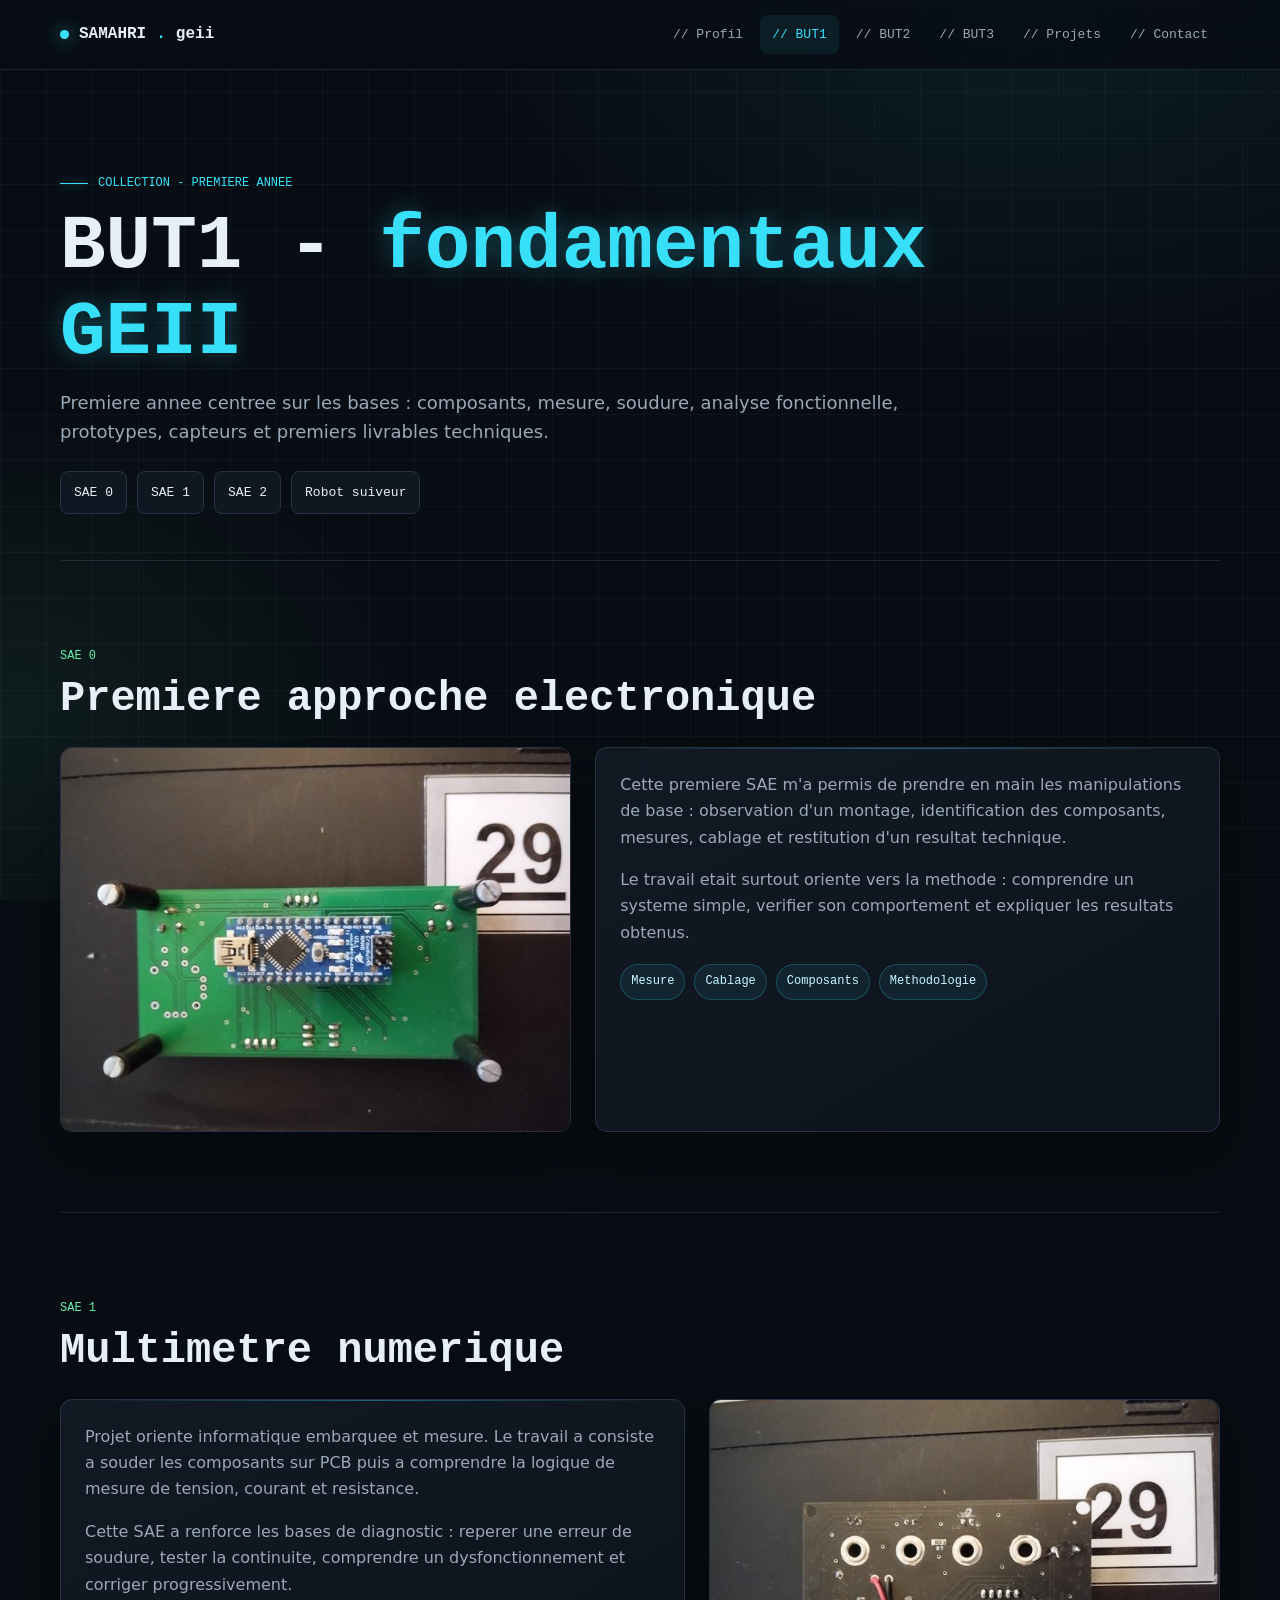
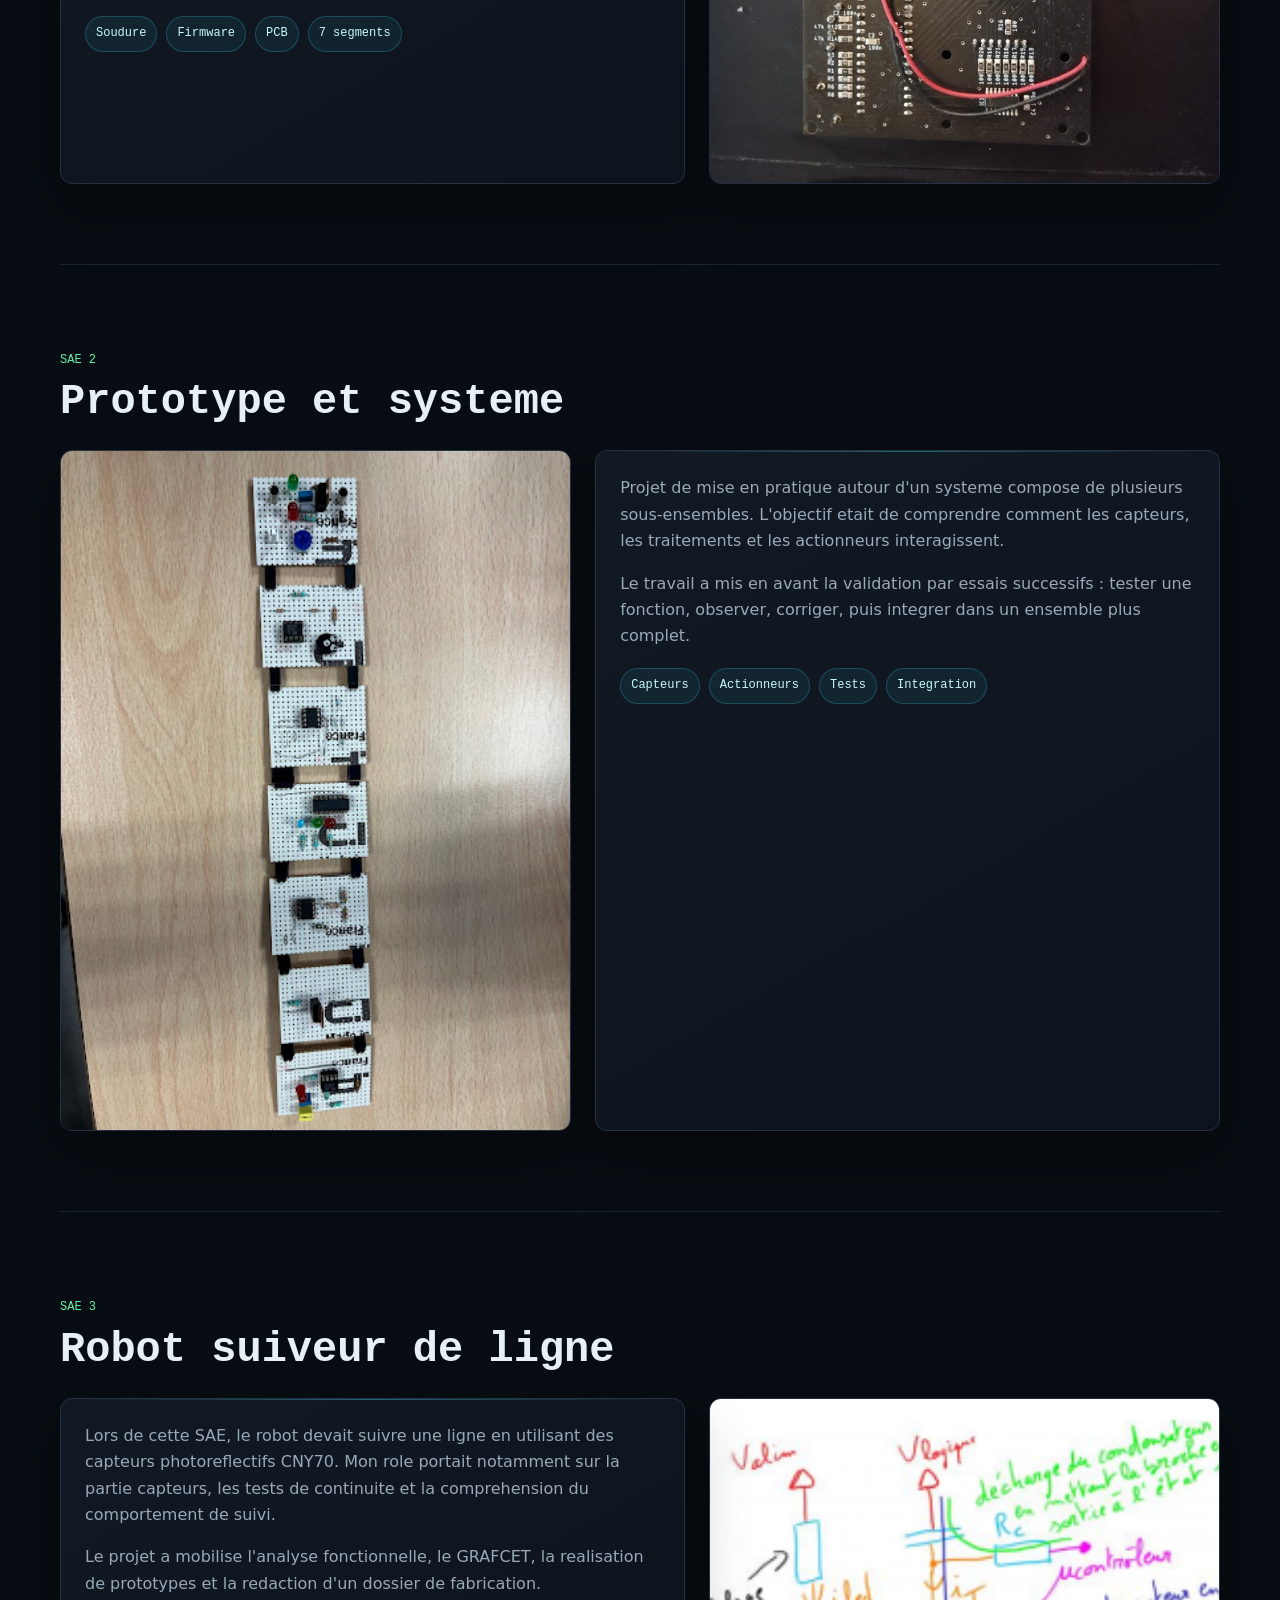
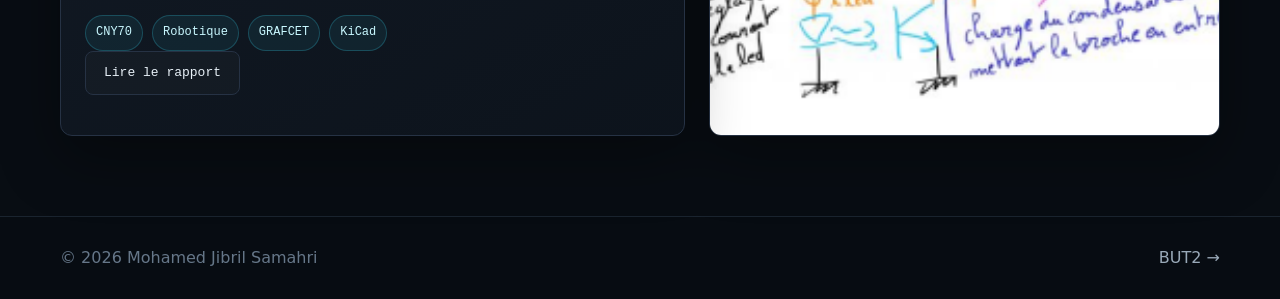
==== but1.html @ 5c1591da "Rework portfolio into Mahara-style pages" ====
<!doctype html>
<html lang="fr">
<head>
  <meta charset="utf-8">
  <meta name="viewport" content="width=device-width, initial-scale=1">
  <title>BUT1 | Jibril Samahri</title>
  <meta name="description" content="Premiere annee de BUT GEII : SAE, electronique, mesures, prototypes et robot suiveur de ligne.">
  <link rel="stylesheet" href="assets/styles.css">
</head>
<body>
  <div class="pcb-bg" aria-hidden="true"></div>
  <header class="nav">
    <a class="brand" href="index.html"><span class="dot"></span>SAMAHRI<span>.</span>geii</a>
    <button class="nav-toggle" type="button" aria-label="Ouvrir le menu" aria-expanded="false">≡</button>
    <nav class="nav-links" aria-label="Navigation principale">
      <a href="index.html">// Profil</a><a class="active" href="but1.html">// BUT1</a><a href="but2.html">// BUT2</a><a href="but3.html">// BUT3</a><a href="projets.html">// Projets</a><a href="contact.html">// Contact</a>
    </nav>
  </header>

  <main>
    <section class="page-hero wrap">
      <p class="section-tag">Collection - Premiere annee</p>
      <h1>BUT1 - <strong>fondamentaux GEII</strong></h1>
      <p class="lead">Premiere annee centree sur les bases : composants, mesure, soudure, analyse fonctionnelle, prototypes, capteurs et premiers livrables techniques.</p>
      <div class="quick-grid">
        <a href="#sae0">SAE 0</a>
        <a href="#sae1">SAE 1</a>
        <a href="#sae2">SAE 2</a>
        <a href="#sae3">Robot suiveur</a>
      </div>
    </section>

    <section class="wrap section project-detail" id="sae0">
      <div class="detail-head"><span>SAE 0</span><h2>Premiere approche electronique</h2></div>
      <div class="detail-grid">
        <img src="assets/media/mahara/sae0-1.jpg" alt="Carte electronique SAE 0">
        <div class="card prose">
          <p>Cette premiere SAE m'a permis de prendre en main les manipulations de base : observation d'un montage, identification des composants, mesures, cablage et restitution d'un resultat technique.</p>
          <p>Le travail etait surtout oriente vers la methode : comprendre un systeme simple, verifier son comportement et expliquer les resultats obtenus.</p>
          <div class="chips"><span>Mesure</span><span>Cablage</span><span>Composants</span><span>Methodologie</span></div>
        </div>
      </div>
    </section>

    <section class="wrap section project-detail" id="sae1">
      <div class="detail-head"><span>SAE 1</span><h2>Multimetre numerique</h2></div>
      <div class="detail-grid reverse">
        <img src="assets/media/mahara/sae1-1.jpg" alt="Carte de multimetre numerique">
        <div class="card prose">
          <p>Projet oriente informatique embarquee et mesure. Le travail a consiste a souder les composants sur PCB puis a comprendre la logique de mesure de tension, courant et resistance.</p>
          <p>Cette SAE a renforce les bases de diagnostic : reperer une erreur de soudure, tester la continuite, comprendre un dysfonctionnement et corriger progressivement.</p>
          <div class="chips"><span>Soudure</span><span>Firmware</span><span>PCB</span><span>7 segments</span></div>
        </div>
      </div>
    </section>

    <section class="wrap section project-detail" id="sae2">
      <div class="detail-head"><span>SAE 2</span><h2>Prototype et systeme</h2></div>
      <div class="detail-grid">
        <img src="assets/media/mahara/sae2-1.jpg" alt="Prototype de SAE 2">
        <div class="card prose">
          <p>Projet de mise en pratique autour d'un systeme compose de plusieurs sous-ensembles. L'objectif etait de comprendre comment les capteurs, les traitements et les actionneurs interagissent.</p>
          <p>Le travail a mis en avant la validation par essais successifs : tester une fonction, observer, corriger, puis integrer dans un ensemble plus complet.</p>
          <div class="chips"><span>Capteurs</span><span>Actionneurs</span><span>Tests</span><span>Integration</span></div>
        </div>
      </div>
    </section>

    <section class="wrap section project-detail" id="sae3">
      <div class="detail-head"><span>SAE 3</span><h2>Robot suiveur de ligne</h2></div>
      <div class="detail-grid reverse">
        <img src="assets/media/mahara/sae3-2.png" alt="Schema CNY70 du robot suiveur de ligne">
        <div class="card prose">
          <p>Lors de cette SAE, le robot devait suivre une ligne en utilisant des capteurs photoreflectifs CNY70. Mon role portait notamment sur la partie capteurs, les tests de continuite et la comprehension du comportement de suivi.</p>
          <p>Le projet a mobilise l'analyse fonctionnelle, le GRAFCET, la realisation de prototypes et la redaction d'un dossier de fabrication.</p>
          <div class="chips"><span>CNY70</span><span>Robotique</span><span>GRAFCET</span><span>KiCad</span></div>
          <p><a class="btn ghost" href="assets/docs/robot-suiveur-ligne.pdf">Lire le rapport</a></p>
        </div>
      </div>
    </section>
  </main>

  <footer class="footer"><div class="wrap footer-grid"><p>© 2026 Mohamed Jibril Samahri</p><div><a href="but2.html">BUT2 →</a></div></div></footer>
  <script src="assets/app.js"></script>
</body>
</html>
---- assets/styles.css ----
:root {
  color-scheme: dark;
  --bg: #080d13;
  --bg-2: #0d141d;
  --panel: #121a25;
  --panel-2: #172231;
  --line: #263244;
  --line-soft: rgba(117, 151, 177, 0.18);
  --txt: #e7f0f7;
  --muted: #99a9b8;
  --faint: #667789;
  --accent: #38dff8;
  --accent-2: #65f0ac;
  --amber: #f4be63;
  --shadow: 0 22px 60px rgba(0, 0, 0, 0.34);
  --mono: "SFMono-Regular", Consolas, "Liberation Mono", monospace;
  --sans: Inter, ui-sans-serif, system-ui, -apple-system, BlinkMacSystemFont, "Segoe UI", sans-serif;
  --max: 1160px;
  --radius: 12px;
}

* { box-sizing: border-box; }
html { scroll-behavior: smooth; }
body {
  margin: 0;
  font-family: var(--sans);
  color: var(--txt);
  background: var(--bg);
  line-height: 1.65;
  overflow-x: hidden;
}

.pcb-bg {
  position: fixed;
  inset: 0;
  z-index: -2;
  background:
    radial-gradient(900px 580px at 80% 0%, rgba(56, 223, 248, 0.08), transparent 62%),
    radial-gradient(700px 520px at 0% 80%, rgba(101, 240, 172, 0.07), transparent 60%),
    linear-gradient(rgba(117, 151, 177, 0.055) 1px, transparent 1px),
    linear-gradient(90deg, rgba(117, 151, 177, 0.055) 1px, transparent 1px),
    var(--bg);
  background-size: auto, auto, 46px 46px, 46px 46px, auto;
}

a { color: inherit; }
img { display: block; max-width: 100%; }
.wrap { width: min(var(--max), calc(100% - 42px)); margin: 0 auto; }

.nav {
  position: sticky;
  top: 0;
  z-index: 50;
  min-height: 70px;
  display: flex;
  align-items: center;
  justify-content: space-between;
  gap: 18px;
  padding: 0 max(21px, calc((100vw - var(--max)) / 2));
  background: rgba(8, 13, 19, 0.82);
  border-bottom: 1px solid var(--line-soft);
  backdrop-filter: blur(16px);
}

.brand {
  display: inline-flex;
  align-items: center;
  gap: 10px;
  color: var(--txt);
  font-family: var(--mono);
  font-weight: 800;
  text-decoration: none;
}

.brand span:last-child { color: var(--accent); }
.dot {
  width: 9px;
  height: 9px;
  border-radius: 50%;
  background: var(--accent);
  box-shadow: 0 0 18px rgba(56, 223, 248, 0.85);
}

.nav-links { display: flex; align-items: center; gap: 5px; }
.nav-links a {
  padding: 9px 12px;
  border-radius: 8px;
  color: var(--muted);
  font-family: var(--mono);
  font-size: 13px;
  text-decoration: none;
}

.nav-links a:hover,
.nav-links a.active {
  color: var(--accent);
  background: rgba(56, 223, 248, 0.08);
}

.nav-toggle {
  display: none;
  width: 42px;
  height: 42px;
  border: 1px solid var(--line);
  border-radius: 8px;
  background: var(--panel);
  color: var(--txt);
  font-size: 22px;
}

.hero {
  min-height: calc(100vh - 70px);
  display: grid;
  align-items: center;
  padding: 80px 0 92px;
}

.hero-grid {
  display: grid;
  grid-template-columns: minmax(0, 1.15fr) minmax(280px, 0.85fr);
  gap: 54px;
  align-items: center;
}

.status {
  display: inline-flex;
  align-items: center;
  gap: 9px;
  margin: 0 0 18px;
  padding: 6px 12px;
  border: 1px solid rgba(101, 240, 172, 0.26);
  border-radius: 999px;
  color: var(--accent-2);
  background: rgba(101, 240, 172, 0.06);
  font-family: var(--mono);
  font-size: 12px;
}

.status span {
  width: 8px;
  height: 8px;
  border-radius: 50%;
  background: var(--accent-2);
  box-shadow: 0 0 12px rgba(101, 240, 172, 0.8);
}

h1, h2, h3, p { margin-top: 0; }
h1, h2, h3 { font-family: var(--mono); line-height: 1.12; letter-spacing: 0; }
h1 { margin-bottom: 12px; font-size: clamp(42px, 7vw, 76px); }
h1 strong, .section-title strong { color: var(--accent); text-shadow: 0 0 24px rgba(56, 223, 248, 0.32); }
.role { color: var(--accent); font-family: var(--mono); font-size: clamp(16px, 2vw, 21px); }
.lead { max-width: 74ch; color: var(--muted); font-size: 18px; }
p { color: var(--muted); }

.actions, .doc-actions { display: flex; flex-wrap: wrap; gap: 12px; margin-top: 28px; }
.btn {
  display: inline-flex;
  align-items: center;
  justify-content: center;
  min-height: 44px;
  padding: 0 18px;
  border-radius: 8px;
  border: 1px solid var(--line);
  font-family: var(--mono);
  font-size: 13px;
  text-decoration: none;
}
.btn.primary { border-color: var(--accent); background: var(--accent); color: #04161b; font-weight: 800; }
.btn.ghost { background: rgba(255,255,255,0.02); color: var(--txt); }

.portrait-card {
  position: relative;
  margin: 0;
  padding: 14px;
  border: 1px solid rgba(56, 223, 248, 0.26);
  border-radius: 999px;
  background: rgba(18, 26, 37, 0.72);
  box-shadow: var(--shadow);
}

.portrait-card::before {
  content: "";
  position: absolute;
  inset: -18px;
  border-radius: 999px;
  border: 1px dashed rgba(56, 223, 248, 0.26);
}

.portrait-card img {
  aspect-ratio: 1;
  width: 100%;
  object-fit: cover;
  border-radius: 999px;
}

.section { padding: 80px 0; }
.page-hero { padding: 96px 0 46px; }
.page-hero h1 { max-width: 980px; }
.section-tag {
  display: inline-flex;
  align-items: center;
  gap: 10px;
  margin-bottom: 12px;
  color: var(--accent);
  font-family: var(--mono);
  font-size: 12px;
  text-transform: uppercase;
}
.section-tag::before {
  content: "";
  width: 28px;
  height: 1px;
  background: var(--accent);
  box-shadow: 0 0 10px rgba(56, 223, 248, 0.75);
}
.section-title { margin-bottom: 24px; font-size: clamp(28px, 4vw, 46px); }

.grid { display: grid; gap: 20px; }
.grid.two { grid-template-columns: repeat(2, minmax(0, 1fr)); }
.grid.three { grid-template-columns: repeat(3, minmax(0, 1fr)); }

.card, .project-card {
  position: relative;
  border: 1px solid var(--line);
  border-radius: var(--radius);
  background: linear-gradient(150deg, rgba(18, 26, 37, 0.96), rgba(13, 20, 29, 0.96));
  box-shadow: var(--shadow);
  overflow: hidden;
}

.card { padding: 24px; }
.card::before, .project-card::before {
  content: "";
  position: absolute;
  top: 0;
  left: 22px;
  right: 22px;
  height: 1px;
  background: linear-gradient(90deg, transparent, rgba(56, 223, 248, 0.38), transparent);
}
.card h3 { color: var(--accent); }

.telemetry {
  display: grid;
  grid-template-columns: repeat(4, minmax(0, 1fr));
  gap: 14px;
}
.telemetry article {
  padding: 20px;
  border: 1px solid var(--line);
  border-radius: var(--radius);
  background: rgba(18, 26, 37, 0.82);
}
.telemetry strong { display: block; color: var(--accent); font-family: var(--mono); font-size: 34px; }
.telemetry span { color: var(--muted); }

.nav-card { min-height: 210px; text-decoration: none; transition: transform .2s, border-color .2s; }
.nav-card:hover, .project-card:hover { transform: translateY(-4px); border-color: rgba(56, 223, 248, 0.48); }
.nav-card span, .project-card span, .detail-head span {
  color: var(--accent-2);
  font-family: var(--mono);
  font-size: 12px;
  text-transform: uppercase;
}

.project-card {
  display: flex;
  min-height: 100%;
  flex-direction: column;
  color: inherit;
  text-decoration: none;
  transition: transform .2s, border-color .2s;
}
.project-card img {
  width: 100%;
  aspect-ratio: 16 / 9;
  object-fit: cover;
  border-bottom: 1px solid var(--line);
  filter: saturate(0.92) brightness(0.86);
}
.project-card div { padding: 20px; }
.project-card h3 { margin-bottom: 8px; color: var(--txt); }

.quick-grid {
  display: flex;
  flex-wrap: wrap;
  gap: 10px;
  margin-top: 24px;
}
.quick-grid a {
  padding: 10px 13px;
  border: 1px solid var(--line);
  border-radius: 8px;
  background: rgba(18, 26, 37, 0.82);
  color: var(--txt);
  font-family: var(--mono);
  font-size: 13px;
  text-decoration: none;
}

.project-detail { border-top: 1px solid var(--line-soft); }
.detail-head { margin-bottom: 24px; }
.detail-head h2 { margin: 8px 0 0; font-size: clamp(26px, 4vw, 42px); }
.detail-grid {
  display: grid;
  grid-template-columns: minmax(280px, 0.9fr) minmax(0, 1.1fr);
  gap: 24px;
  align-items: stretch;
}
.detail-grid.reverse { grid-template-columns: minmax(0, 1.1fr) minmax(280px, 0.9fr); }
.detail-grid.reverse > img { order: 2; }
.detail-grid > img, .card-img {
  width: 100%;
  height: 100%;
  min-height: 330px;
  object-fit: cover;
  border: 1px solid var(--line);
  border-radius: var(--radius);
  background: var(--panel);
  box-shadow: var(--shadow);
}

.prose p, .prose li { color: var(--muted); }
.prose ul { margin: 0; padding-left: 20px; }
.chips {
  display: flex;
  flex-wrap: wrap;
  gap: 9px;
  margin-top: 18px;
}
.chips span {
  padding: 7px 10px;
  border: 1px solid rgba(56, 223, 248, 0.22);
  border-radius: 999px;
  color: #c9f8ff;
  background: rgba(56, 223, 248, 0.07);
  font-family: var(--mono);
  font-size: 12px;
}

.spec-list, .link-list {
  margin: 0;
  padding: 0;
  list-style: none;
}
.spec-list li {
  display: grid;
  grid-template-columns: 135px 1fr;
  gap: 12px;
  padding: 13px 0;
  border-bottom: 1px solid var(--line-soft);
}
.spec-list li:last-child { border-bottom: 0; }
.spec-list span { color: var(--faint); font-family: var(--mono); font-size: 12px; }
.spec-list strong { color: var(--txt); font-weight: 700; }
.link-list li { border-bottom: 1px solid var(--line-soft); }
.link-list a {
  display: block;
  padding: 13px 0;
  color: var(--txt);
  text-decoration: none;
}
.link-list a:hover { color: var(--accent); }

.gallery {
  display: grid;
  gap: 12px;
}
.gallery.three-img { grid-template-columns: repeat(3, minmax(0, 1fr)); }
.gallery img {
  width: 100%;
  height: 260px;
  object-fit: cover;
  border: 1px solid var(--line);
  border-radius: var(--radius);
  box-shadow: var(--shadow);
}

.footer {
  border-top: 1px solid var(--line-soft);
  padding: 28px 0;
  background: rgba(8, 13, 19, 0.72);
}
.footer-grid {
  display: flex;
  justify-content: space-between;
  gap: 18px;
  align-items: center;
}
.footer p { margin: 0; color: var(--faint); }
.footer a { margin-left: 16px; color: var(--muted); text-decoration: none; }
.footer a:hover { color: var(--accent); }

.reveal {
  opacity: 0;
  transform: translateY(18px);
  transition: opacity .55s ease, transform .55s ease;
}
.reveal.is-visible {
  opacity: 1;
  transform: none;
}

@media (max-width: 900px) {
  .nav { align-items: center; }
  .nav-toggle { display: inline-grid; place-items: center; }
  .nav-links {
    position: absolute;
    left: 18px;
    right: 18px;
    top: 78px;
    display: none;
    flex-direction: column;
    align-items: stretch;
    padding: 12px;
    border: 1px solid var(--line);
    border-radius: var(--radius);
    background: rgba(8, 13, 19, 0.98);
  }
  .nav-links.is-open { display: flex; }
  .hero-grid, .grid.two, .grid.three, .detail-grid, .detail-grid.reverse, .gallery.three-img {
    grid-template-columns: 1fr;
  }
  .detail-grid.reverse > img { order: 0; }
  .telemetry { grid-template-columns: repeat(2, minmax(0, 1fr)); }
}

@media (max-width: 560px) {
  .wrap { width: min(100% - 28px, var(--max)); }
  .hero { min-height: auto; padding-top: 54px; }
  .page-hero { padding-top: 58px; }
  .section { padding: 58px 0; }
  .telemetry { grid-template-columns: 1fr; }
  .spec-list li { grid-template-columns: 1fr; }
  .footer-grid { align-items: flex-start; flex-direction: column; }
  .footer a { margin: 0 14px 0 0; }
}
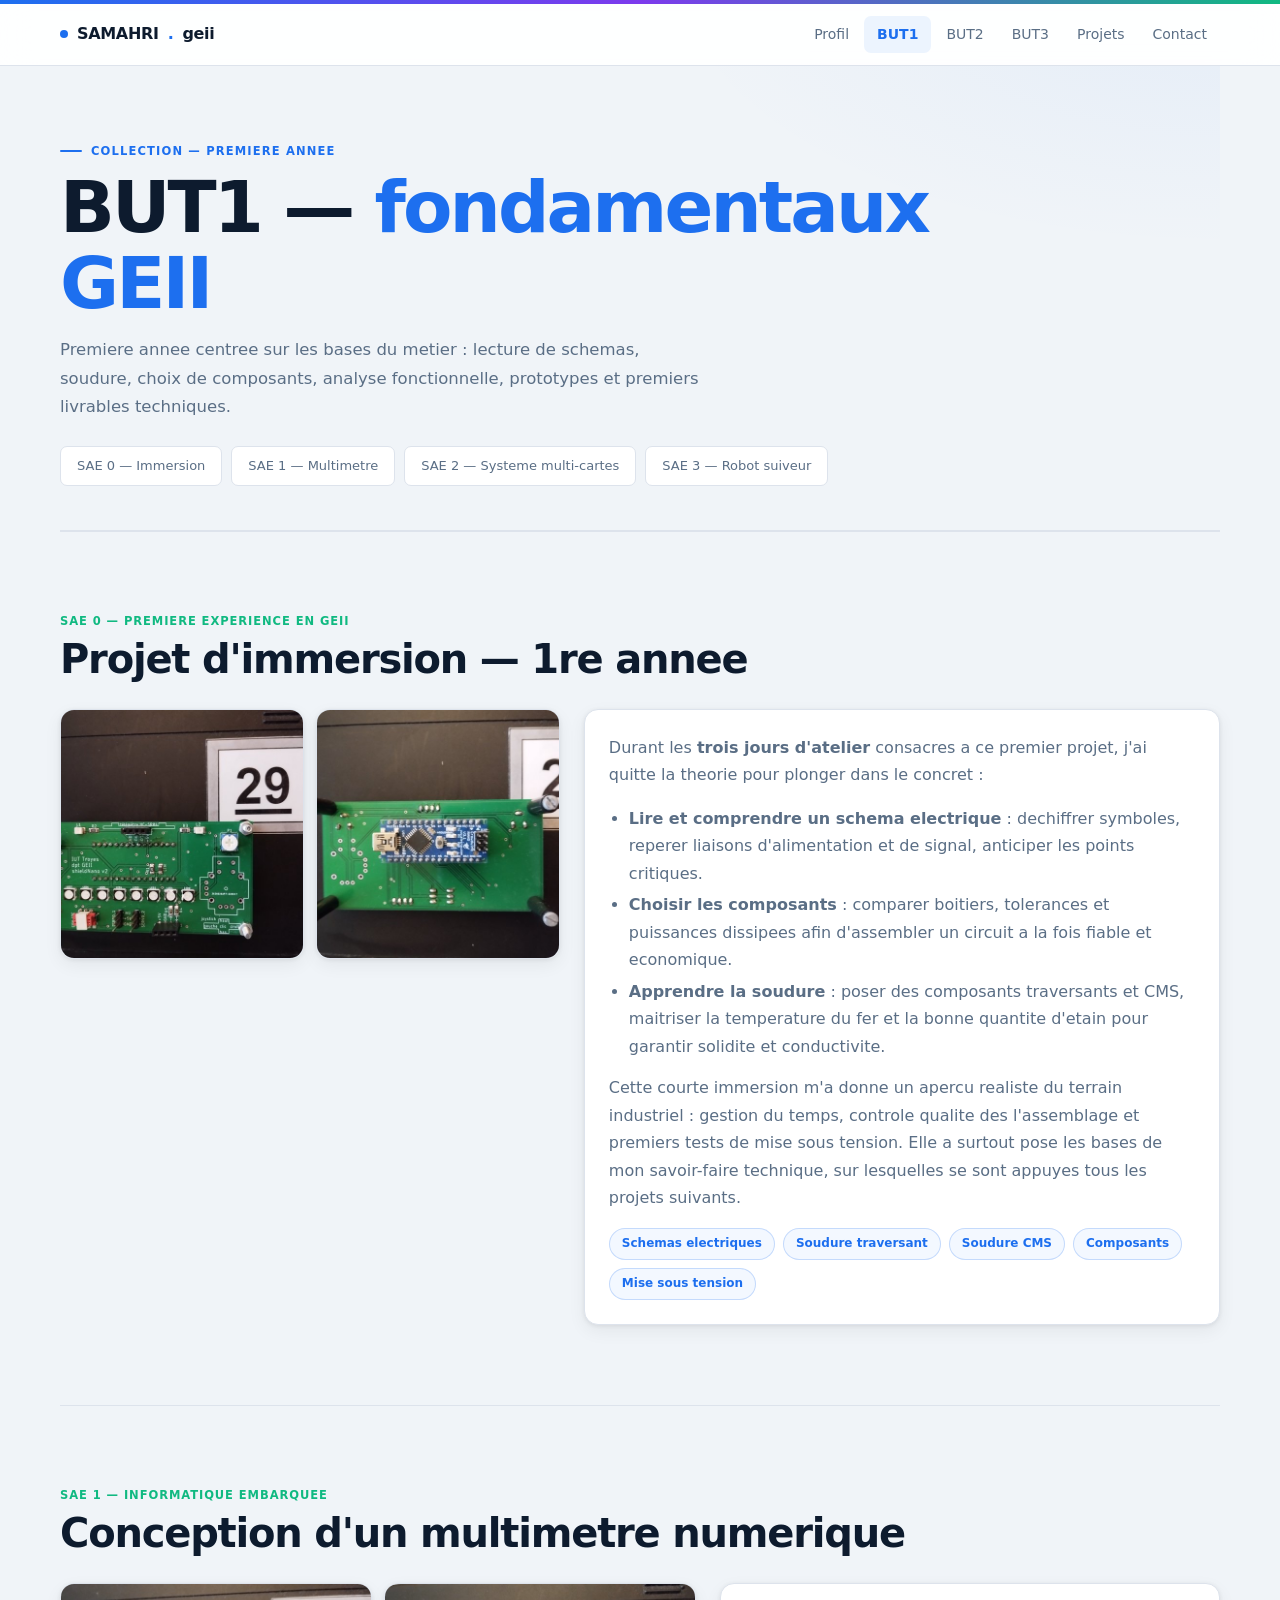
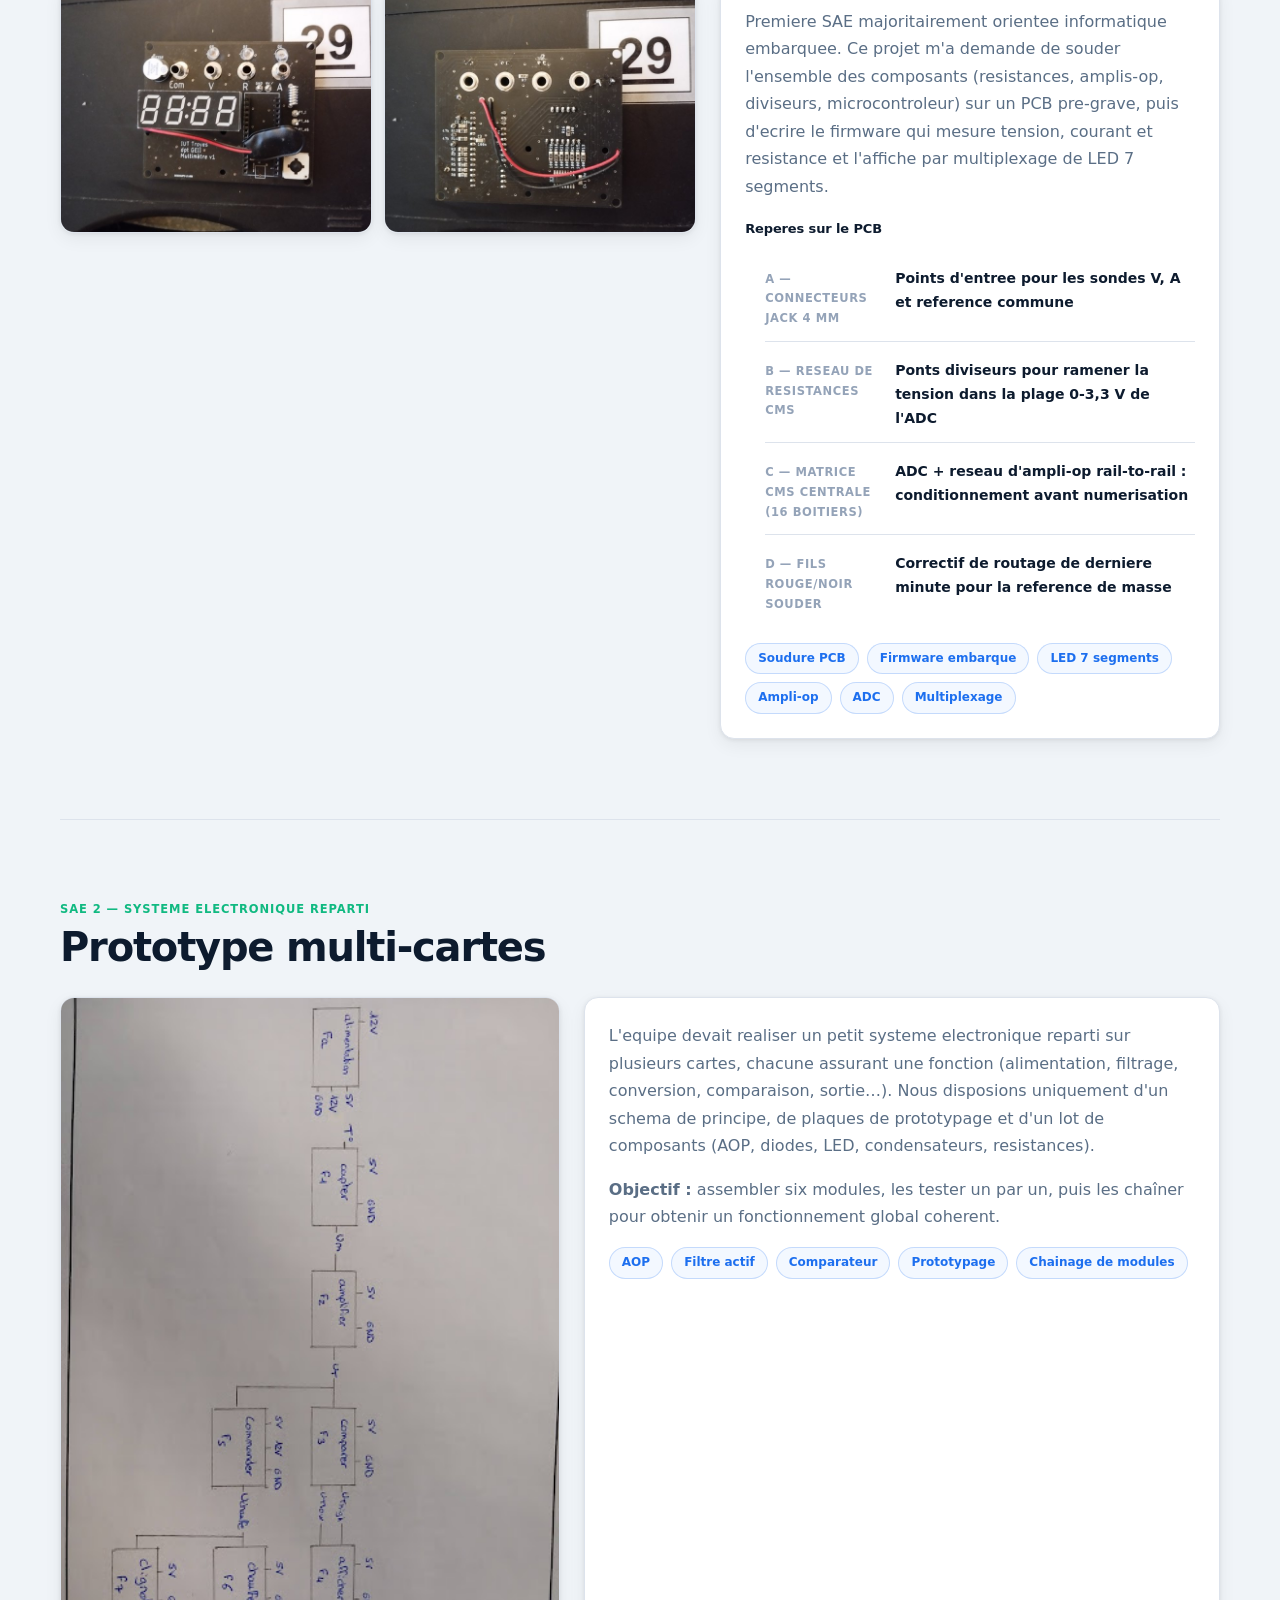
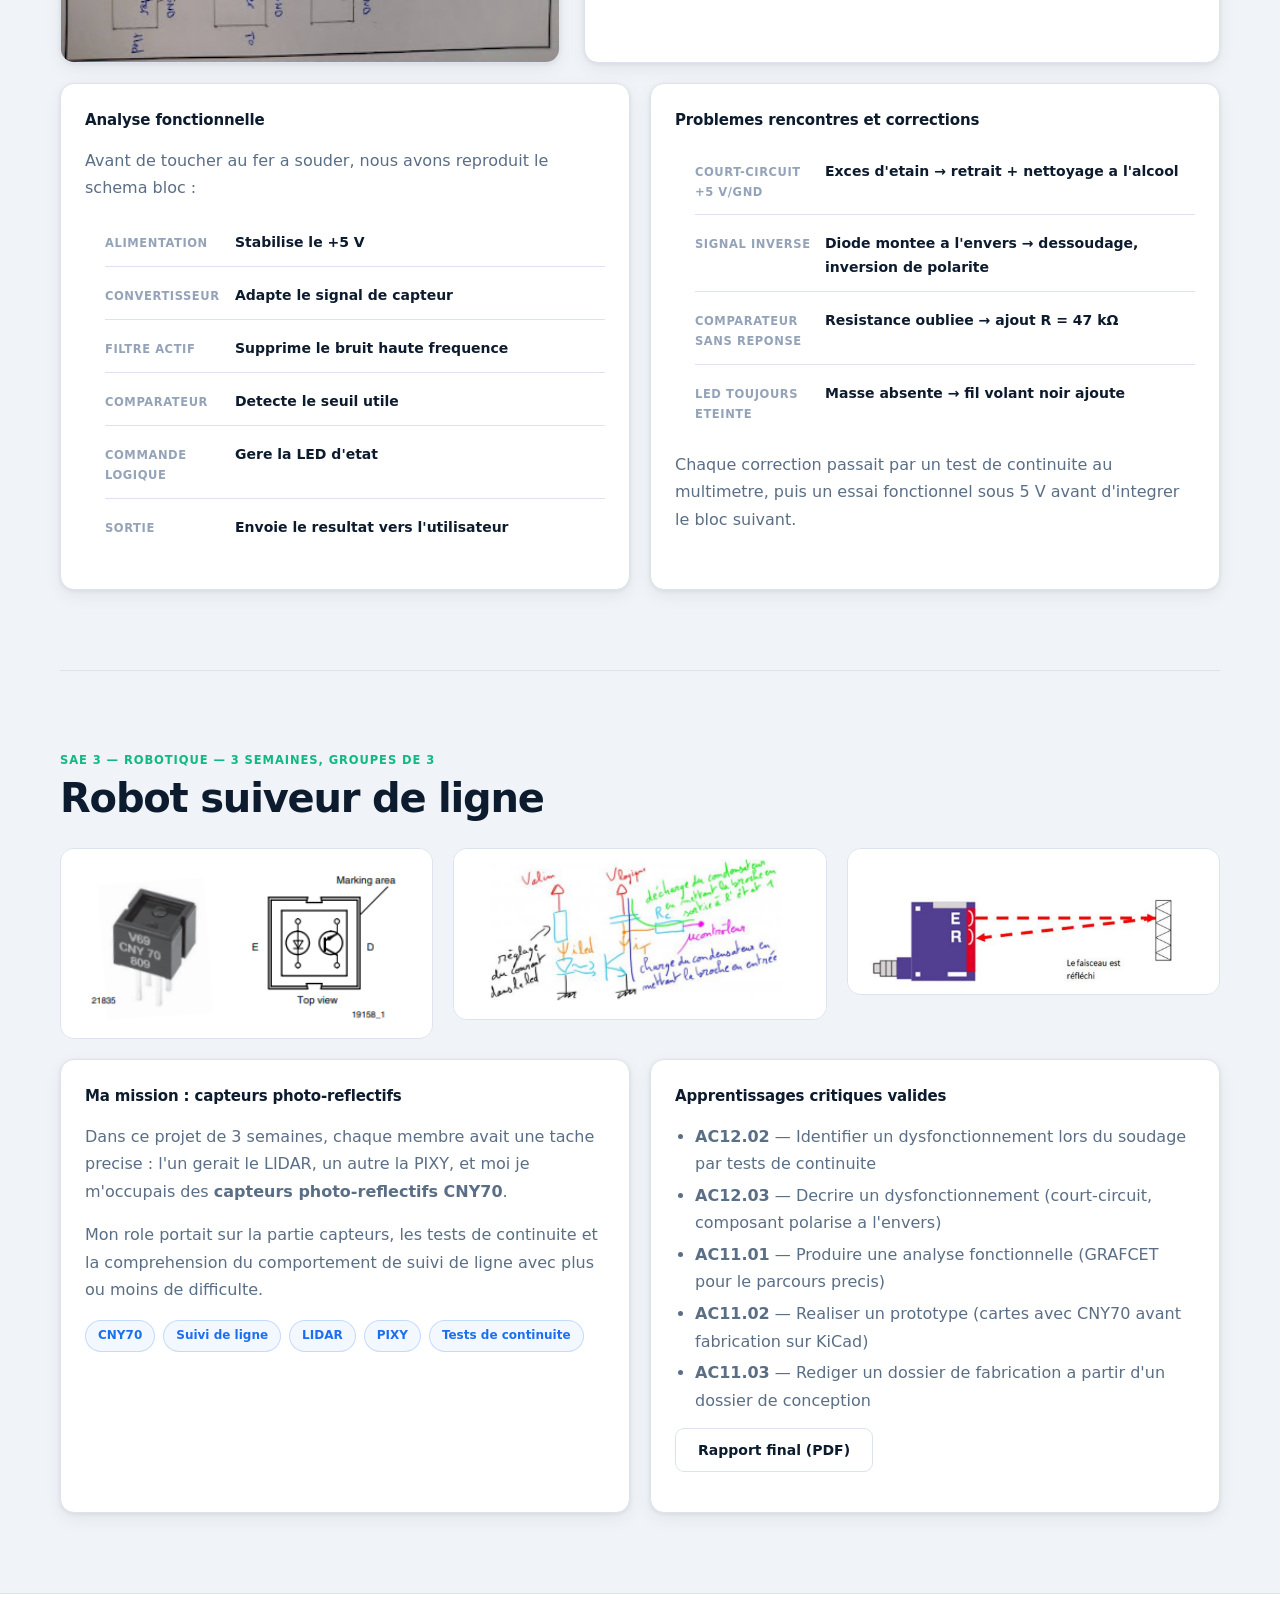
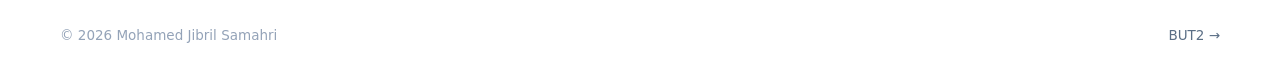
==== commit fd7bb94c: "Refonte complete du portfolio depuis export Mahara - Nouveau design light (fond clair, bleu/vert, ti" ====
--- a/but1.html
+++ b/but1.html
@@ -4,83 +4,168 @@
   <meta charset="utf-8">
   <meta name="viewport" content="width=device-width, initial-scale=1">
   <title>BUT1 | Jibril Samahri</title>
-  <meta name="description" content="Premiere annee de BUT GEII : SAE, electronique, mesures, prototypes et robot suiveur de ligne.">
+  <meta name="description" content="Premiere annee de BUT GEII : SAE immersion electronique, multimetre numerique, systeme multi-cartes et robot suiveur de ligne CNY70.">
   <link rel="stylesheet" href="assets/styles.css">
 </head>
 <body>
-  <div class="pcb-bg" aria-hidden="true"></div>
   <header class="nav">
     <a class="brand" href="index.html"><span class="dot"></span>SAMAHRI<span>.</span>geii</a>
     <button class="nav-toggle" type="button" aria-label="Ouvrir le menu" aria-expanded="false">≡</button>
     <nav class="nav-links" aria-label="Navigation principale">
-      <a href="index.html">// Profil</a><a class="active" href="but1.html">// BUT1</a><a href="but2.html">// BUT2</a><a href="but3.html">// BUT3</a><a href="projets.html">// Projets</a><a href="contact.html">// Contact</a>
+      <a href="index.html">Profil</a>
+      <a class="active" href="but1.html">BUT1</a>
+      <a href="but2.html">BUT2</a>
+      <a href="but3.html">BUT3</a>
+      <a href="projets.html">Projets</a>
+      <a href="contact.html">Contact</a>
     </nav>
   </header>
 
   <main>
     <section class="page-hero wrap">
-      <p class="section-tag">Collection - Premiere annee</p>
-      <h1>BUT1 - <strong>fondamentaux GEII</strong></h1>
-      <p class="lead">Premiere annee centree sur les bases : composants, mesure, soudure, analyse fonctionnelle, prototypes, capteurs et premiers livrables techniques.</p>
+      <p class="section-tag">Collection — Premiere annee</p>
+      <h1>BUT1 — <strong>fondamentaux GEII</strong></h1>
+      <p class="lead">Premiere annee centree sur les bases du metier : lecture de schemas, soudure, choix de composants, analyse fonctionnelle, prototypes et premiers livrables techniques.</p>
       <div class="quick-grid">
-        <a href="#sae0">SAE 0</a>
-        <a href="#sae1">SAE 1</a>
-        <a href="#sae2">SAE 2</a>
-        <a href="#sae3">Robot suiveur</a>
+        <a href="#sae0">SAE 0 — Immersion</a>
+        <a href="#sae1">SAE 1 — Multimetre</a>
+        <a href="#sae2">SAE 2 — Systeme multi-cartes</a>
+        <a href="#sae3">SAE 3 — Robot suiveur</a>
       </div>
     </section>
 
+    <!-- SAE 0 ─────────────────────────────────────────────── -->
     <section class="wrap section project-detail" id="sae0">
-      <div class="detail-head"><span>SAE 0</span><h2>Premiere approche electronique</h2></div>
+      <div class="detail-head">
+        <span>SAE 0 — Premiere experience en GEII</span>
+        <h2>Projet d'immersion — 1re annee</h2>
+      </div>
       <div class="detail-grid">
-        <img src="assets/media/mahara/sae0-1.jpg" alt="Carte electronique SAE 0">
+        <div class="gallery" style="display:grid;grid-template-columns:1fr 1fr;gap:12px;">
+          <img src="assets/media/mahara/sae0-1.jpg" alt="Carte electronique SAE 0 — cote composants">
+          <img src="assets/media/mahara/sae0-2.jpg" alt="Carte electronique SAE 0 — emplacement nano">
+        </div>
         <div class="card prose">
-          <p>Cette premiere SAE m'a permis de prendre en main les manipulations de base : observation d'un montage, identification des composants, mesures, cablage et restitution d'un resultat technique.</p>
-          <p>Le travail etait surtout oriente vers la methode : comprendre un systeme simple, verifier son comportement et expliquer les resultats obtenus.</p>
-          <div class="chips"><span>Mesure</span><span>Cablage</span><span>Composants</span><span>Methodologie</span></div>
+          <p>Durant les <strong>trois jours d'atelier</strong> consacres a ce premier projet, j'ai quitte la theorie pour plonger dans le concret :</p>
+          <ul>
+            <li><strong>Lire et comprendre un schema electrique</strong> : dechiffrer symboles, reperer liaisons d'alimentation et de signal, anticiper les points critiques.</li>
+            <li><strong>Choisir les composants</strong> : comparer boitiers, tolerances et puissances dissipees afin d'assembler un circuit a la fois fiable et economique.</li>
+            <li><strong>Apprendre la soudure</strong> : poser des composants traversants et CMS, maitriser la temperature du fer et la bonne quantite d'etain pour garantir solidite et conductivite.</li>
+          </ul>
+          <p>Cette courte immersion m'a donne un apercu realiste du terrain industriel : gestion du temps, controle qualite des l'assemblage et premiers tests de mise sous tension. Elle a surtout pose les bases de mon savoir-faire technique, sur lesquelles se sont appuyes tous les projets suivants.</p>
+          <div class="chips"><span>Schemas electriques</span><span>Soudure traversant</span><span>Soudure CMS</span><span>Composants</span><span>Mise sous tension</span></div>
         </div>
       </div>
     </section>
 
+    <!-- SAE 1 ─────────────────────────────────────────────── -->
     <section class="wrap section project-detail" id="sae1">
-      <div class="detail-head"><span>SAE 1</span><h2>Multimetre numerique</h2></div>
+      <div class="detail-head">
+        <span>SAE 1 — Informatique embarquee</span>
+        <h2>Conception d'un multimetre numerique</h2>
+      </div>
       <div class="detail-grid reverse">
-        <img src="assets/media/mahara/sae1-1.jpg" alt="Carte de multimetre numerique">
+        <div class="gallery" style="display:grid;grid-template-columns:1fr 1fr;gap:12px;">
+          <img src="assets/media/mahara/sae1-1.jpg" alt="Multimetre numerique — face avant">
+          <img src="assets/media/mahara/sae1-2.jpg" alt="Multimetre numerique — face arriere">
+        </div>
         <div class="card prose">
-          <p>Projet oriente informatique embarquee et mesure. Le travail a consiste a souder les composants sur PCB puis a comprendre la logique de mesure de tension, courant et resistance.</p>
-          <p>Cette SAE a renforce les bases de diagnostic : reperer une erreur de soudure, tester la continuite, comprendre un dysfonctionnement et corriger progressivement.</p>
-          <div class="chips"><span>Soudure</span><span>Firmware</span><span>PCB</span><span>7 segments</span></div>
+          <p>Premiere SAE majoritairement orientee informatique embarquee. Ce projet m'a demande de souder l'ensemble des composants (resistances, amplis-op, diviseurs, microcontroleur) sur un PCB pre-grave, puis d'ecrire le firmware qui mesure tension, courant et resistance et l'affiche par multiplexage de LED 7 segments.</p>
+          <h3 style="font-size:13px;margin-top:18px;color:var(--txt)">Reperes sur le PCB</h3>
+          <ul class="spec-list">
+            <li><span>A — Connecteurs jack 4 mm</span><strong>Points d'entree pour les sondes V, A et reference commune</strong></li>
+            <li><span>B — Reseau de resistances CMS</span><strong>Ponts diviseurs pour ramener la tension dans la plage 0-3,3 V de l'ADC</strong></li>
+            <li><span>C — Matrice CMS centrale (16 boitiers)</span><strong>ADC + reseau d'ampli-op rail-to-rail : conditionnement avant numerisation</strong></li>
+            <li><span>D — Fils rouge/noir souder</span><strong>Correctif de routage de derniere minute pour la reference de masse</strong></li>
+          </ul>
+          <div class="chips"><span>Soudure PCB</span><span>Firmware embarque</span><span>LED 7 segments</span><span>Ampli-op</span><span>ADC</span><span>Multiplexage</span></div>
         </div>
       </div>
     </section>
 
+    <!-- SAE 2 ─────────────────────────────────────────────── -->
     <section class="wrap section project-detail" id="sae2">
-      <div class="detail-head"><span>SAE 2</span><h2>Prototype et systeme</h2></div>
+      <div class="detail-head">
+        <span>SAE 2 — Systeme electronique reparti</span>
+        <h2>Prototype multi-cartes</h2>
+      </div>
+
       <div class="detail-grid">
-        <img src="assets/media/mahara/sae2-1.jpg" alt="Prototype de SAE 2">
+        <img src="assets/media/mahara/sae2-1.jpg" alt="Systeme electronique multi-cartes">
         <div class="card prose">
-          <p>Projet de mise en pratique autour d'un systeme compose de plusieurs sous-ensembles. L'objectif etait de comprendre comment les capteurs, les traitements et les actionneurs interagissent.</p>
-          <p>Le travail a mis en avant la validation par essais successifs : tester une fonction, observer, corriger, puis integrer dans un ensemble plus complet.</p>
-          <div class="chips"><span>Capteurs</span><span>Actionneurs</span><span>Tests</span><span>Integration</span></div>
+          <p>L'equipe devait realiser un petit systeme electronique reparti sur plusieurs cartes, chacune assurant une fonction (alimentation, filtrage, conversion, comparaison, sortie…). Nous disposions uniquement d'un schema de principe, de plaques de prototypage et d'un lot de composants (AOP, diodes, LED, condensateurs, resistances).</p>
+          <p><strong>Objectif :</strong> assembler six modules, les tester un par un, puis les chaîner pour obtenir un fonctionnement global coherent.</p>
+          <div class="chips"><span>AOP</span><span>Filtre actif</span><span>Comparateur</span><span>Prototypage</span><span>Chainage de modules</span></div>
+        </div>
+      </div>
+
+      <div class="grid two" style="margin-top:20px">
+        <div class="card prose">
+          <h3>Analyse fonctionnelle</h3>
+          <p>Avant de toucher au fer a souder, nous avons reproduit le schema bloc :</p>
+          <ul class="spec-list">
+            <li><span>Alimentation</span><strong>Stabilise le +5 V</strong></li>
+            <li><span>Convertisseur</span><strong>Adapte le signal de capteur</strong></li>
+            <li><span>Filtre actif</span><strong>Supprime le bruit haute frequence</strong></li>
+            <li><span>Comparateur</span><strong>Detecte le seuil utile</strong></li>
+            <li><span>Commande logique</span><strong>Gere la LED d'etat</strong></li>
+            <li><span>Sortie</span><strong>Envoie le resultat vers l'utilisateur</strong></li>
+          </ul>
+        </div>
+        <div class="card prose">
+          <h3>Problemes rencontres et corrections</h3>
+          <ul class="spec-list">
+            <li><span>Court-circuit +5 V/GND</span><strong>Exces d'etain → retrait + nettoyage a l'alcool</strong></li>
+            <li><span>Signal inverse</span><strong>Diode montee a l'envers → dessoudage, inversion de polarite</strong></li>
+            <li><span>Comparateur sans reponse</span><strong>Resistance oubliee → ajout R = 47 kΩ</strong></li>
+            <li><span>LED toujours eteinte</span><strong>Masse absente → fil volant noir ajoute</strong></li>
+          </ul>
+          <p>Chaque correction passait par un test de continuite au multimetre, puis un essai fonctionnel sous 5 V avant d'integrer le bloc suivant.</p>
         </div>
       </div>
     </section>
 
+    <!-- SAE 3 ─────────────────────────────────────────────── -->
     <section class="wrap section project-detail" id="sae3">
-      <div class="detail-head"><span>SAE 3</span><h2>Robot suiveur de ligne</h2></div>
-      <div class="detail-grid reverse">
-        <img src="assets/media/mahara/sae3-2.png" alt="Schema CNY70 du robot suiveur de ligne">
+      <div class="detail-head">
+        <span>SAE 3 — Robotique — 3 semaines, groupes de 3</span>
+        <h2>Robot suiveur de ligne</h2>
+      </div>
+
+      <div class="grid three" style="margin-bottom:20px">
+        <img src="assets/media/mahara/sae3-cny.png"             alt="Schema CNY70 — capteur photo-reflectif" style="width:100%;border-radius:var(--radius);border:1px solid var(--line)">
+        <img src="assets/media/mahara/sae3-cny-fonctionnement.png" alt="Fonctionnement CNY70"                style="width:100%;border-radius:var(--radius);border:1px solid var(--line)">
+        <img src="assets/media/mahara/sae3-cny-simple.png"      alt="Schema CNY70 simplifie"                style="width:100%;border-radius:var(--radius);border:1px solid var(--line)">
+      </div>
+
+      <div class="grid two">
         <div class="card prose">
-          <p>Lors de cette SAE, le robot devait suivre une ligne en utilisant des capteurs photoreflectifs CNY70. Mon role portait notamment sur la partie capteurs, les tests de continuite et la comprehension du comportement de suivi.</p>
-          <p>Le projet a mobilise l'analyse fonctionnelle, le GRAFCET, la realisation de prototypes et la redaction d'un dossier de fabrication.</p>
-          <div class="chips"><span>CNY70</span><span>Robotique</span><span>GRAFCET</span><span>KiCad</span></div>
-          <p><a class="btn ghost" href="assets/docs/robot-suiveur-ligne.pdf">Lire le rapport</a></p>
+          <h3>Ma mission : capteurs photo-reflectifs</h3>
+          <p>Dans ce projet de 3 semaines, chaque membre avait une tache precise : l'un gerait le LIDAR, un autre la PIXY, et moi je m'occupais des <strong>capteurs photo-reflectifs CNY70</strong>.</p>
+          <p>Mon role portait sur la partie capteurs, les tests de continuite et la comprehension du comportement de suivi de ligne avec plus ou moins de difficulte.</p>
+          <div class="chips"><span>CNY70</span><span>Suivi de ligne</span><span>LIDAR</span><span>PIXY</span><span>Tests de continuite</span></div>
+        </div>
+        <div class="card prose">
+          <h3>Apprentissages critiques valides</h3>
+          <ul>
+            <li><strong>AC12.02</strong> — Identifier un dysfonctionnement lors du soudage par tests de continuite</li>
+            <li><strong>AC12.03</strong> — Decrire un dysfonctionnement (court-circuit, composant polarise a l'envers)</li>
+            <li><strong>AC11.01</strong> — Produire une analyse fonctionnelle (GRAFCET pour le parcours precis)</li>
+            <li><strong>AC11.02</strong> — Realiser un prototype (cartes avec CNY70 avant fabrication sur KiCad)</li>
+            <li><strong>AC11.03</strong> — Rediger un dossier de fabrication a partir d'un dossier de conception</li>
+          </ul>
+          <p><a class="btn ghost" href="assets/docs/robot-suiveur-ligne.pdf">Rapport final (PDF)</a></p>
         </div>
       </div>
     </section>
   </main>
 
-  <footer class="footer"><div class="wrap footer-grid"><p>© 2026 Mohamed Jibril Samahri</p><div><a href="but2.html">BUT2 →</a></div></div></footer>
+  <footer class="footer">
+    <div class="wrap footer-grid">
+      <p>© 2026 Mohamed Jibril Samahri</p>
+      <div><a href="but2.html">BUT2 →</a></div>
+    </div>
+  </footer>
   <script src="assets/app.js"></script>
 </body>
 </html>
--- a/assets/styles.css
+++ b/assets/styles.css
@@ -1,22 +1,23 @@
 :root {
-  color-scheme: dark;
-  --bg: #080d13;
-  --bg-2: #0d141d;
-  --panel: #121a25;
-  --panel-2: #172231;
-  --line: #263244;
-  --line-soft: rgba(117, 151, 177, 0.18);
-  --txt: #e7f0f7;
-  --muted: #99a9b8;
-  --faint: #667789;
-  --accent: #38dff8;
-  --accent-2: #65f0ac;
-  --amber: #f4be63;
-  --shadow: 0 22px 60px rgba(0, 0, 0, 0.34);
+  --bg: #f0f4f8;
+  --bg-2: #ffffff;
+  --surface: #ffffff;
+  --line: #dde3ec;
+  --line-soft: rgba(0,0,0,0.07);
+  --txt: #0d1b2e;
+  --muted: #5a6e85;
+  --faint: #94a3b8;
+  --accent: #1d6fef;
+  --accent-dark: #1558cc;
+  --accent-2: #10b981;
+  --amber: #f59e0b;
+  --red: #ef4444;
+  --shadow: 0 1px 4px rgba(0,0,0,0.07), 0 6px 18px rgba(0,0,0,0.06);
+  --shadow-lg: 0 4px 16px rgba(0,0,0,0.1), 0 20px 48px rgba(0,0,0,0.09);
   --mono: "SFMono-Regular", Consolas, "Liberation Mono", monospace;
-  --sans: Inter, ui-sans-serif, system-ui, -apple-system, BlinkMacSystemFont, "Segoe UI", sans-serif;
+  --sans: Inter, ui-sans-serif, system-ui, -apple-system, "Segoe UI", sans-serif;
   --max: 1160px;
-  --radius: 12px;
+  --radius: 14px;
 }
 
 * { box-sizing: border-box; }
@@ -30,356 +31,492 @@
   overflow-x: hidden;
 }
 
-.pcb-bg {
-  position: fixed;
-  inset: 0;
-  z-index: -2;
-  background:
-    radial-gradient(900px 580px at 80% 0%, rgba(56, 223, 248, 0.08), transparent 62%),
-    radial-gradient(700px 520px at 0% 80%, rgba(101, 240, 172, 0.07), transparent 60%),
-    linear-gradient(rgba(117, 151, 177, 0.055) 1px, transparent 1px),
-    linear-gradient(90deg, rgba(117, 151, 177, 0.055) 1px, transparent 1px),
-    var(--bg);
-  background-size: auto, auto, 46px 46px, 46px 46px, auto;
-}
-
 a { color: inherit; }
 img { display: block; max-width: 100%; }
-.wrap { width: min(var(--max), calc(100% - 42px)); margin: 0 auto; }
-
+h1, h2, h3, p { margin-top: 0; }
+.wrap { width: min(var(--max), calc(100% - 40px)); margin: 0 auto; }
+
+/* ─── TOP ACCENT BAR ─── */
+body::before {
+  content: "";
+  display: block;
+  height: 4px;
+  background: linear-gradient(90deg, var(--accent) 0%, #7c3aed 50%, var(--accent-2) 100%);
+  position: fixed;
+  top: 0; left: 0; right: 0;
+  z-index: 100;
+}
+
+/* ─── NAV ─── */
 .nav {
   position: sticky;
-  top: 0;
+  top: 4px;
   z-index: 50;
-  min-height: 70px;
+  height: 62px;
   display: flex;
   align-items: center;
   justify-content: space-between;
   gap: 18px;
-  padding: 0 max(21px, calc((100vw - var(--max)) / 2));
-  background: rgba(8, 13, 19, 0.82);
-  border-bottom: 1px solid var(--line-soft);
+  padding: 0 max(20px, calc((100vw - var(--max)) / 2));
+  background: rgba(255,255,255,0.92);
+  border-bottom: 1px solid var(--line);
   backdrop-filter: blur(16px);
 }
 
 .brand {
   display: inline-flex;
   align-items: center;
-  gap: 10px;
+  gap: 9px;
+  font-weight: 800;
+  font-size: 16px;
+  letter-spacing: -0.02em;
+  text-decoration: none;
   color: var(--txt);
-  font-family: var(--mono);
-  font-weight: 800;
-  text-decoration: none;
-}
-
-.brand span:last-child { color: var(--accent); }
+}
 .dot {
-  width: 9px;
-  height: 9px;
-  border-radius: 50%;
-  background: var(--accent);
-  box-shadow: 0 0 18px rgba(56, 223, 248, 0.85);
-}
-
-.nav-links { display: flex; align-items: center; gap: 5px; }
-.nav-links a {
-  padding: 9px 12px;
-  border-radius: 8px;
-  color: var(--muted);
-  font-family: var(--mono);
-  font-size: 13px;
-  text-decoration: none;
-}
-
-.nav-links a:hover,
-.nav-links a.active {
-  color: var(--accent);
-  background: rgba(56, 223, 248, 0.08);
-}
-
-.nav-toggle {
-  display: none;
-  width: 42px;
-  height: 42px;
-  border: 1px solid var(--line);
-  border-radius: 8px;
-  background: var(--panel);
-  color: var(--txt);
-  font-size: 22px;
-}
-
-.hero {
-  min-height: calc(100vh - 70px);
-  display: grid;
-  align-items: center;
-  padding: 80px 0 92px;
-}
-
-.hero-grid {
-  display: grid;
-  grid-template-columns: minmax(0, 1.15fr) minmax(280px, 0.85fr);
-  gap: 54px;
-  align-items: center;
-}
-
-.status {
-  display: inline-flex;
-  align-items: center;
-  gap: 9px;
-  margin: 0 0 18px;
-  padding: 6px 12px;
-  border: 1px solid rgba(101, 240, 172, 0.26);
-  border-radius: 999px;
-  color: var(--accent-2);
-  background: rgba(101, 240, 172, 0.06);
-  font-family: var(--mono);
-  font-size: 12px;
-}
-
-.status span {
   width: 8px;
   height: 8px;
   border-radius: 50%;
+  background: var(--accent);
+  flex-shrink: 0;
+}
+.brand span:last-child { color: var(--accent); }
+
+.nav-links { display: flex; align-items: center; gap: 2px; }
+.nav-links a {
+  padding: 7px 13px;
+  border-radius: 7px;
+  color: var(--muted);
+  font-size: 14px;
+  font-weight: 500;
+  text-decoration: none;
+  transition: color .15s, background .15s;
+}
+.nav-links a:hover { color: var(--txt); background: var(--bg); }
+.nav-links a.active {
+  color: var(--accent);
+  background: rgba(29, 111, 239, 0.08);
+  font-weight: 600;
+}
+
+.nav-toggle {
+  display: none;
+  width: 38px;
+  height: 38px;
+  border: 1px solid var(--line);
+  border-radius: 8px;
+  background: transparent;
+  color: var(--txt);
+  font-size: 20px;
+  cursor: pointer;
+  place-items: center;
+}
+
+/* ─── HERO ─── */
+.hero {
+  min-height: calc(100vh - 66px);
+  display: grid;
+  align-items: center;
+  padding: 80px 0 96px;
+  background:
+    radial-gradient(ellipse 900px 500px at 100% -10%, rgba(29,111,239,0.07) 0%, transparent 70%),
+    radial-gradient(ellipse 700px 500px at 0% 100%, rgba(16,185,129,0.06) 0%, transparent 65%),
+    var(--bg);
+}
+.hero-grid {
+  display: grid;
+  grid-template-columns: 1fr 360px;
+  gap: 64px;
+  align-items: center;
+}
+
+.status {
+  display: inline-flex;
+  align-items: center;
+  gap: 8px;
+  margin: 0 0 22px;
+  padding: 6px 14px;
+  border: 1.5px solid rgba(16, 185, 129, 0.3);
+  border-radius: 999px;
+  color: var(--accent-2);
+  background: rgba(16, 185, 129, 0.07);
+  font-size: 11.5px;
+  font-weight: 700;
+  letter-spacing: 0.06em;
+  text-transform: uppercase;
+}
+.status span {
+  width: 7px;
+  height: 7px;
+  border-radius: 50%;
   background: var(--accent-2);
-  box-shadow: 0 0 12px rgba(101, 240, 172, 0.8);
-}
-
-h1, h2, h3, p { margin-top: 0; }
-h1, h2, h3 { font-family: var(--mono); line-height: 1.12; letter-spacing: 0; }
-h1 { margin-bottom: 12px; font-size: clamp(42px, 7vw, 76px); }
-h1 strong, .section-title strong { color: var(--accent); text-shadow: 0 0 24px rgba(56, 223, 248, 0.32); }
-.role { color: var(--accent); font-family: var(--mono); font-size: clamp(16px, 2vw, 21px); }
-.lead { max-width: 74ch; color: var(--muted); font-size: 18px; }
+  box-shadow: 0 0 8px rgba(16,185,129,0.7);
+  flex-shrink: 0;
+}
+
+h1 { margin-bottom: 14px; font-size: clamp(40px, 6.2vw, 72px); font-weight: 900; letter-spacing: -0.04em; line-height: 1.05; }
+h2 { font-weight: 800; letter-spacing: -0.03em; line-height: 1.1; }
+h3 { font-weight: 700; letter-spacing: -0.01em; }
+h1 strong { color: var(--accent); }
+.section-title strong { color: var(--accent); }
+
+.role { color: var(--muted); font-weight: 600; font-size: clamp(15px, 1.7vw, 18px); margin-bottom: 18px; }
+.lead { max-width: 62ch; color: var(--muted); font-size: 16.5px; line-height: 1.75; }
 p { color: var(--muted); }
 
+/* Portrait */
+.portrait-card {
+  position: relative;
+  margin: 0;
+  border-radius: 20px;
+  overflow: visible;
+  background: none;
+  padding: 0;
+  box-shadow: none;
+}
+.portrait-card::before { display: none; }
+.portrait-card::after {
+  content: "";
+  position: absolute;
+  inset: 0;
+  border-radius: 20px;
+  border: 3px solid var(--accent);
+  transform: translate(10px, 10px);
+  z-index: -1;
+  opacity: 0.35;
+}
+.portrait-card img {
+  width: 100%;
+  aspect-ratio: 4/5;
+  object-fit: cover;
+  border-radius: 20px;
+  border: 1px solid var(--line);
+  box-shadow: var(--shadow-lg);
+}
+
+/* Buttons */
 .actions, .doc-actions { display: flex; flex-wrap: wrap; gap: 12px; margin-top: 28px; }
 .btn {
   display: inline-flex;
   align-items: center;
   justify-content: center;
   min-height: 44px;
-  padding: 0 18px;
-  border-radius: 8px;
-  border: 1px solid var(--line);
-  font-family: var(--mono);
-  font-size: 13px;
+  padding: 0 22px;
+  border-radius: 9px;
+  border: 1.5px solid var(--line);
+  font-size: 14px;
+  font-weight: 600;
   text-decoration: none;
-}
-.btn.primary { border-color: var(--accent); background: var(--accent); color: #04161b; font-weight: 800; }
-.btn.ghost { background: rgba(255,255,255,0.02); color: var(--txt); }
-
-.portrait-card {
+  transition: all .15s;
+}
+.btn.primary {
+  background: var(--accent);
+  border-color: var(--accent);
+  color: #fff;
+}
+.btn.primary:hover { background: var(--accent-dark); border-color: var(--accent-dark); transform: translateY(-1px); box-shadow: 0 4px 12px rgba(29,111,239,0.35); }
+.btn.ghost { background: var(--surface); color: var(--txt); }
+.btn.ghost:hover { background: var(--bg); border-color: #b8c5d4; transform: translateY(-1px); }
+
+/* ─── SECTIONS ─── */
+.section { padding: 80px 0; }
+.section + .section { border-top: 1px solid var(--line); }
+.page-hero {
+  padding: 72px 0 44px;
+  border-bottom: 1px solid var(--line);
+  background:
+    radial-gradient(ellipse 800px 400px at 100% -20%, rgba(29,111,239,0.06) 0%, transparent 70%),
+    var(--bg);
+}
+.page-hero h1 { max-width: 920px; }
+
+.section-tag {
+  display: inline-flex;
+  align-items: center;
+  gap: 9px;
+  margin-bottom: 10px;
+  color: var(--accent);
+  font-size: 11.5px;
+  font-weight: 700;
+  text-transform: uppercase;
+  letter-spacing: 0.1em;
+}
+.section-tag::before {
+  content: "";
+  width: 22px;
+  height: 2px;
+  background: var(--accent);
+  border-radius: 2px;
+  flex-shrink: 0;
+}
+.section-title { margin-bottom: 28px; font-size: clamp(26px, 3.8vw, 44px); }
+
+/* ─── GRID ─── */
+.grid { display: grid; gap: 20px; }
+.grid.two { grid-template-columns: repeat(2, minmax(0,1fr)); }
+.grid.three { grid-template-columns: repeat(3, minmax(0,1fr)); }
+
+/* ─── CARDS ─── */
+.card {
   position: relative;
-  margin: 0;
-  padding: 14px;
-  border: 1px solid rgba(56, 223, 248, 0.26);
-  border-radius: 999px;
-  background: rgba(18, 26, 37, 0.72);
+  border: 1px solid var(--line);
+  border-radius: var(--radius);
+  background: var(--surface);
   box-shadow: var(--shadow);
-}
-
-.portrait-card::before {
+  padding: 24px;
+  overflow: hidden;
+}
+.card::before { display: none; }
+.card::after {
   content: "";
   position: absolute;
-  inset: -18px;
-  border-radius: 999px;
-  border: 1px dashed rgba(56, 223, 248, 0.26);
-}
-
-.portrait-card img {
-  aspect-ratio: 1;
-  width: 100%;
-  object-fit: cover;
-  border-radius: 999px;
-}
-
-.section { padding: 80px 0; }
-.page-hero { padding: 96px 0 46px; }
-.page-hero h1 { max-width: 980px; }
-.section-tag {
-  display: inline-flex;
-  align-items: center;
-  gap: 10px;
-  margin-bottom: 12px;
+  top: 0; left: 0;
+  width: 100%; height: 3px;
+  background: linear-gradient(90deg, var(--accent) 0%, rgba(29,111,239,0) 100%);
+  opacity: 0;
+  transition: opacity .2s;
+}
+.card:hover::after { opacity: 1; }
+.card h3 { color: var(--txt); font-size: 15px; margin-bottom: 14px; }
+
+/* ─── TELEMETRY ─── */
+.telemetry {
+  display: grid;
+  grid-template-columns: repeat(4, minmax(0,1fr));
+  gap: 14px;
+}
+.telemetry article {
+  padding: 22px 24px;
+  border: 1px solid var(--line);
+  border-radius: var(--radius);
+  background: var(--surface);
+  box-shadow: var(--shadow);
+  border-left: 4px solid var(--accent);
+}
+.telemetry strong {
+  display: block;
+  color: var(--txt);
+  font-size: 36px;
+  font-weight: 900;
+  letter-spacing: -0.04em;
+  margin-bottom: 4px;
+  line-height: 1;
+}
+.telemetry span { color: var(--muted); font-size: 13px; }
+
+/* ─── NAV CARDS (year index) ─── */
+.nav-card {
+  min-height: 200px;
+  text-decoration: none;
+  transition: transform .2s, box-shadow .2s;
+  display: block;
+  position: relative;
+  overflow: hidden;
+}
+.nav-card:hover { transform: translateY(-5px); box-shadow: var(--shadow-lg); }
+.nav-card span {
+  color: var(--accent-2);
+  font-size: 11.5px;
+  font-weight: 700;
+  text-transform: uppercase;
+  letter-spacing: 0.07em;
+  display: block;
+  margin-bottom: 8px;
+}
+.nav-card h3 { color: var(--txt); font-size: 18px; margin-bottom: 10px; }
+.nav-card p { font-size: 14px; margin: 0; line-height: 1.6; }
+.nav-card .card-arrow {
+  position: absolute;
+  bottom: 20px; right: 20px;
+  width: 32px; height: 32px;
+  background: var(--bg);
+  border: 1px solid var(--line);
+  border-radius: 50%;
+  display: grid;
+  place-items: center;
   color: var(--accent);
-  font-family: var(--mono);
-  font-size: 12px;
-  text-transform: uppercase;
-}
-.section-tag::before {
-  content: "";
-  width: 28px;
-  height: 1px;
-  background: var(--accent);
-  box-shadow: 0 0 10px rgba(56, 223, 248, 0.75);
-}
-.section-title { margin-bottom: 24px; font-size: clamp(28px, 4vw, 46px); }
-
-.grid { display: grid; gap: 20px; }
-.grid.two { grid-template-columns: repeat(2, minmax(0, 1fr)); }
-.grid.three { grid-template-columns: repeat(3, minmax(0, 1fr)); }
-
-.card, .project-card {
-  position: relative;
+  font-size: 16px;
+  transition: background .15s, border-color .15s;
+}
+.nav-card:hover .card-arrow { background: var(--accent); border-color: var(--accent); color: #fff; }
+
+/* ─── PROJECT CARDS ─── */
+.project-card {
+  display: flex;
+  flex-direction: column;
   border: 1px solid var(--line);
   border-radius: var(--radius);
-  background: linear-gradient(150deg, rgba(18, 26, 37, 0.96), rgba(13, 20, 29, 0.96));
+  background: var(--surface);
   box-shadow: var(--shadow);
   overflow: hidden;
-}
-
-.card { padding: 24px; }
-.card::before, .project-card::before {
-  content: "";
-  position: absolute;
-  top: 0;
-  left: 22px;
-  right: 22px;
-  height: 1px;
-  background: linear-gradient(90deg, transparent, rgba(56, 223, 248, 0.38), transparent);
-}
-.card h3 { color: var(--accent); }
-
-.telemetry {
-  display: grid;
-  grid-template-columns: repeat(4, minmax(0, 1fr));
-  gap: 14px;
-}
-.telemetry article {
-  padding: 20px;
-  border: 1px solid var(--line);
-  border-radius: var(--radius);
-  background: rgba(18, 26, 37, 0.82);
-}
-.telemetry strong { display: block; color: var(--accent); font-family: var(--mono); font-size: 34px; }
-.telemetry span { color: var(--muted); }
-
-.nav-card { min-height: 210px; text-decoration: none; transition: transform .2s, border-color .2s; }
-.nav-card:hover, .project-card:hover { transform: translateY(-4px); border-color: rgba(56, 223, 248, 0.48); }
-.nav-card span, .project-card span, .detail-head span {
-  color: var(--accent-2);
-  font-family: var(--mono);
-  font-size: 12px;
-  text-transform: uppercase;
-}
-
-.project-card {
-  display: flex;
-  min-height: 100%;
-  flex-direction: column;
   color: inherit;
   text-decoration: none;
-  transition: transform .2s, border-color .2s;
-}
+  transition: transform .2s, box-shadow .2s;
+}
+.project-card::before { display: none; }
+.project-card:hover { transform: translateY(-5px); box-shadow: var(--shadow-lg); }
 .project-card img {
   width: 100%;
-  aspect-ratio: 16 / 9;
+  aspect-ratio: 16/9;
   object-fit: cover;
   border-bottom: 1px solid var(--line);
-  filter: saturate(0.92) brightness(0.86);
-}
-.project-card div { padding: 20px; }
-.project-card h3 { margin-bottom: 8px; color: var(--txt); }
-
+}
+.project-card div { padding: 20px; flex: 1; }
+.project-card span {
+  color: var(--accent-2);
+  font-size: 11px;
+  font-weight: 700;
+  text-transform: uppercase;
+  letter-spacing: 0.08em;
+  display: block;
+  margin-bottom: 6px;
+}
+.project-card h3 { color: var(--txt); font-size: 15.5px; margin-bottom: 8px; }
+.project-card p { font-size: 13.5px; margin: 0; line-height: 1.6; }
+
+/* ─── QUICK GRID (anchor chips) ─── */
 .quick-grid {
   display: flex;
   flex-wrap: wrap;
-  gap: 10px;
+  gap: 9px;
   margin-top: 24px;
 }
 .quick-grid a {
-  padding: 10px 13px;
-  border: 1px solid var(--line);
-  border-radius: 8px;
-  background: rgba(18, 26, 37, 0.82);
-  color: var(--txt);
-  font-family: var(--mono);
+  padding: 8px 16px;
+  border: 1.5px solid var(--line);
+  border-radius: 7px;
+  background: var(--surface);
+  color: var(--muted);
   font-size: 13px;
+  font-weight: 500;
   text-decoration: none;
-}
-
-.project-detail { border-top: 1px solid var(--line-soft); }
-.detail-head { margin-bottom: 24px; }
-.detail-head h2 { margin: 8px 0 0; font-size: clamp(26px, 4vw, 42px); }
+  transition: all .15s;
+}
+.quick-grid a:hover {
+  border-color: var(--accent);
+  color: var(--accent);
+  background: rgba(29,111,239,0.05);
+}
+
+/* ─── PROJECT DETAIL ─── */
+.project-detail { border-top: 1px solid var(--line); }
+.detail-head { margin-bottom: 28px; }
+.detail-head span {
+  color: var(--accent-2);
+  font-size: 11.5px;
+  font-weight: 700;
+  text-transform: uppercase;
+  letter-spacing: 0.08em;
+  display: block;
+  margin-bottom: 6px;
+}
+.detail-head h2 { margin: 0; font-size: clamp(24px, 3.5vw, 40px); }
 .detail-grid {
   display: grid;
-  grid-template-columns: minmax(280px, 0.9fr) minmax(0, 1.1fr);
+  grid-template-columns: minmax(280px, 0.88fr) minmax(0, 1.12fr);
   gap: 24px;
   align-items: stretch;
 }
-.detail-grid.reverse { grid-template-columns: minmax(0, 1.1fr) minmax(280px, 0.9fr); }
+.detail-grid.reverse { grid-template-columns: minmax(0, 1.12fr) minmax(280px, 0.88fr); }
 .detail-grid.reverse > img { order: 2; }
 .detail-grid > img, .card-img {
   width: 100%;
   height: 100%;
-  min-height: 330px;
+  min-height: 320px;
   object-fit: cover;
   border: 1px solid var(--line);
   border-radius: var(--radius);
-  background: var(--panel);
   box-shadow: var(--shadow);
 }
 
-.prose p, .prose li { color: var(--muted); }
-.prose ul { margin: 0; padding-left: 20px; }
+/* ─── PROSE ─── */
+.prose p, .prose li { color: var(--muted); line-height: 1.72; }
+.prose ul { margin: 0 0 14px; padding-left: 20px; }
+.prose li { margin-bottom: 4px; }
+
+/* ─── CHIPS (tech tags) ─── */
 .chips {
   display: flex;
   flex-wrap: wrap;
-  gap: 9px;
-  margin-top: 18px;
+  gap: 8px;
+  margin-top: 16px;
 }
 .chips span {
-  padding: 7px 10px;
-  border: 1px solid rgba(56, 223, 248, 0.22);
+  padding: 5px 12px;
+  border: 1.5px solid rgba(29,111,239,0.22);
   border-radius: 999px;
-  color: #c9f8ff;
-  background: rgba(56, 223, 248, 0.07);
-  font-family: var(--mono);
+  color: var(--accent);
+  background: rgba(29,111,239,0.05);
   font-size: 12px;
-}
-
-.spec-list, .link-list {
-  margin: 0;
-  padding: 0;
-  list-style: none;
-}
+  font-weight: 600;
+}
+
+/* ─── SPEC LIST ─── */
+.spec-list, .link-list { margin: 0; padding: 0; list-style: none; }
 .spec-list li {
   display: grid;
-  grid-template-columns: 135px 1fr;
-  gap: 12px;
-  padding: 13px 0;
-  border-bottom: 1px solid var(--line-soft);
+  grid-template-columns: 120px 1fr;
+  gap: 10px;
+  padding: 12px 0;
+  border-bottom: 1px solid var(--line);
+  align-items: baseline;
 }
 .spec-list li:last-child { border-bottom: 0; }
-.spec-list span { color: var(--faint); font-family: var(--mono); font-size: 12px; }
-.spec-list strong { color: var(--txt); font-weight: 700; }
-.link-list li { border-bottom: 1px solid var(--line-soft); }
+.spec-list span { color: var(--faint); font-size: 11.5px; font-weight: 600; text-transform: uppercase; letter-spacing: 0.05em; }
+.spec-list strong { color: var(--txt); font-weight: 600; font-size: 14px; }
+.spec-list strong a { color: var(--accent); text-decoration: none; }
+.link-list li { border-bottom: 1px solid var(--line); }
+.link-list li:last-child { border-bottom: 0; }
 .link-list a {
-  display: block;
+  display: flex;
+  align-items: center;
+  gap: 8px;
   padding: 13px 0;
   color: var(--txt);
+  font-weight: 500;
   text-decoration: none;
+  transition: color .15s;
+  font-size: 14.5px;
+}
+.link-list a::before {
+  content: "↗";
+  color: var(--accent);
+  font-size: 14px;
+  flex-shrink: 0;
 }
 .link-list a:hover { color: var(--accent); }
 
-.gallery {
-  display: grid;
-  gap: 12px;
-}
-.gallery.three-img { grid-template-columns: repeat(3, minmax(0, 1fr)); }
+/* ─── GALLERY ─── */
+.gallery { display: grid; gap: 12px; }
+.gallery.three-img { grid-template-columns: repeat(3, minmax(0,1fr)); }
 .gallery img {
   width: 100%;
-  height: 260px;
+  height: 250px;
   object-fit: cover;
   border: 1px solid var(--line);
   border-radius: var(--radius);
   box-shadow: var(--shadow);
-}
-
+  transition: transform .2s, box-shadow .2s;
+}
+.gallery img:hover { transform: scale(1.015); box-shadow: var(--shadow-lg); }
+
+/* ─── BILAN CARDS (stage-but3 summary) ─── */
+.bilan-card {
+  padding: 28px;
+  border-radius: var(--radius);
+  background: var(--surface);
+  border: 1px solid var(--line);
+  box-shadow: var(--shadow);
+  border-top: 3px solid var(--accent);
+}
+.bilan-card h3 { color: var(--txt); margin-bottom: 10px; }
+
+/* ─── FOOTER ─── */
 .footer {
-  border-top: 1px solid var(--line-soft);
+  border-top: 1px solid var(--line);
   padding: 28px 0;
-  background: rgba(8, 13, 19, 0.72);
+  background: var(--surface);
+  margin-top: 0;
 }
 .footer-grid {
   display: flex;
@@ -387,51 +524,200 @@
   gap: 18px;
   align-items: center;
 }
-.footer p { margin: 0; color: var(--faint); }
-.footer a { margin-left: 16px; color: var(--muted); text-decoration: none; }
+.footer p { margin: 0; color: var(--faint); font-size: 13.5px; }
+.footer a { margin-left: 16px; color: var(--muted); text-decoration: none; font-size: 13.5px; font-weight: 500; transition: color .15s; }
 .footer a:hover { color: var(--accent); }
 
-.reveal {
-  opacity: 0;
-  transform: translateY(18px);
-  transition: opacity .55s ease, transform .55s ease;
-}
-.reveal.is-visible {
-  opacity: 1;
-  transform: none;
-}
-
+/* ─── HERO ALT (index — photo gauche) ─── */
+.hero-alt {
+  min-height: calc(100vh - 66px);
+  display: flex;
+  align-items: center;
+  padding: 80px 0 96px;
+  background:
+    radial-gradient(ellipse 700px 500px at 0% 110%, rgba(16,185,129,0.06) 0%, transparent 65%),
+    radial-gradient(ellipse 900px 500px at 100% -10%, rgba(29,111,239,0.06) 0%, transparent 70%),
+    var(--bg);
+}
+.hero-alt-grid {
+  display: grid;
+  grid-template-columns: 320px 1fr;
+  gap: 60px;
+  align-items: center;
+}
+.portrait-square {
+  position: relative;
+  margin: 0;
+}
+.portrait-square img {
+  width: 100%;
+  aspect-ratio: 3/4;
+  object-fit: cover;
+  border-radius: 14px;
+  display: block;
+  box-shadow: var(--shadow-lg);
+}
+.portrait-square::before {
+  content: "";
+  position: absolute;
+  top: -6px; left: -6px;
+  width: 54px; height: 54px;
+  border-top: 3px solid var(--accent);
+  border-left: 3px solid var(--accent);
+  border-radius: 4px 0 0 0;
+}
+.portrait-square::after {
+  content: "";
+  position: absolute;
+  bottom: -6px; right: -6px;
+  width: 54px; height: 54px;
+  border-bottom: 3px solid var(--accent-2);
+  border-right: 3px solid var(--accent-2);
+  border-radius: 0 0 4px 0;
+}
+.formation-tag {
+  display: flex;
+  align-items: center;
+  flex-wrap: wrap;
+  gap: 6px 10px;
+  margin-bottom: 22px;
+}
+.formation-tag span {
+  font-size: 12px;
+  font-weight: 700;
+  text-transform: uppercase;
+  letter-spacing: 0.08em;
+  color: var(--muted);
+}
+.formation-tag span.sep { color: var(--accent); font-weight: 900; }
+.formation-tag span.hi { color: var(--accent); }
+.hero-name { margin-bottom: 6px; font-size: clamp(44px, 6.5vw, 76px); font-weight: 900; letter-spacing: -0.04em; line-height: 1; }
+.hero-name em { display: block; color: var(--accent); font-style: normal; }
+.hero-subtitle { color: var(--muted); font-size: clamp(14px, 1.6vw, 17px); font-weight: 500; margin-bottom: 20px; line-height: 1.6; max-width: 54ch; }
+.skill-pills { display: flex; flex-wrap: wrap; gap: 8px; margin: 20px 0 28px; }
+.skill-pills span {
+  padding: 5px 13px;
+  background: var(--bg-2);
+  border: 1px solid var(--line);
+  border-radius: 999px;
+  font-size: 12.5px;
+  font-weight: 600;
+  color: var(--muted);
+}
+.skill-pills span.accent { background: rgba(29,111,239,0.07); border-color: rgba(29,111,239,0.25); color: var(--accent); }
+
+/* ─── TIMELINE (parcours années) ─── */
+.timeline { display: grid; grid-template-columns: repeat(3,1fr); gap: 0; position: relative; }
+.timeline::before {
+  content: "";
+  position: absolute;
+  top: 32px; left: calc(100%/6); right: calc(100%/6);
+  height: 2px;
+  background: linear-gradient(90deg, var(--accent), var(--accent-2));
+  z-index: 0;
+}
+.tl-item {
+  text-align: center;
+  padding: 0 16px;
+  position: relative;
+  z-index: 1;
+  text-decoration: none;
+  color: inherit;
+}
+.tl-dot {
+  width: 16px; height: 16px;
+  border-radius: 50%;
+  background: var(--accent);
+  border: 3px solid var(--bg-2);
+  box-shadow: 0 0 0 2px var(--accent);
+  margin: 24px auto 16px;
+  display: block;
+  transition: transform .2s;
+}
+.tl-item:nth-child(2) .tl-dot { background: #7c3aed; box-shadow: 0 0 0 2px #7c3aed; }
+.tl-item:nth-child(3) .tl-dot { background: var(--accent-2); box-shadow: 0 0 0 2px var(--accent-2); }
+.tl-item:hover .tl-dot { transform: scale(1.3); }
+.tl-year { font-size: 11px; font-weight: 700; color: var(--faint); text-transform: uppercase; letter-spacing: 0.08em; margin-bottom: 6px; }
+.tl-title { font-size: 15px; font-weight: 700; color: var(--txt); margin-bottom: 6px; }
+.tl-desc { font-size: 13px; color: var(--muted); line-height: 1.55; }
+.tl-link { font-size: 12px; color: var(--accent); font-weight: 600; margin-top: 8px; display: inline-block; }
+
+/* ─── KART ARCHITECTURE LAYERS ─── */
+.arch-grid { display: grid; grid-template-columns: repeat(2,1fr); gap: 14px; }
+.arch-layer {
+  padding: 18px 20px;
+  border: 1px solid var(--line);
+  border-radius: 10px;
+  background: var(--surface);
+  border-left: 4px solid var(--accent);
+}
+.arch-layer:nth-child(2) { border-left-color: #7c3aed; }
+.arch-layer:nth-child(3) { border-left-color: var(--amber); }
+.arch-layer:nth-child(4) { border-left-color: var(--accent-2); }
+.arch-layer h4 { margin: 0 0 6px; font-size: 13.5px; color: var(--txt); }
+.arch-layer p { margin: 0; font-size: 13px; line-height: 1.55; }
+
+/* ─── STAGE MISSIONS ─── */
+.mission-card {
+  padding: 22px 24px;
+  border: 1px solid var(--line);
+  border-radius: var(--radius);
+  background: var(--surface);
+  box-shadow: var(--shadow);
+  border-top: 3px solid var(--accent);
+}
+.mission-card:nth-child(2) { border-top-color: #7c3aed; }
+.mission-card:nth-child(3) { border-top-color: var(--accent-2); }
+.mission-card:nth-child(4) { border-top-color: var(--amber); }
+.mission-card h3 { font-size: 14.5px; color: var(--txt); margin-bottom: 8px; }
+.mission-card p { font-size: 13.5px; margin: 0; }
+
+/* ─── REVEAL ANIMATION ─── */
+.reveal { opacity: 0; transform: translateY(16px); transition: opacity .5s ease, transform .5s ease; }
+.reveal.is-visible { opacity: 1; transform: none; }
+
+/* ─── RESPONSIVE ─── */
 @media (max-width: 900px) {
-  .nav { align-items: center; }
-  .nav-toggle { display: inline-grid; place-items: center; }
+  .hero-alt-grid { grid-template-columns: 1fr; }
+  .portrait-square { max-width: 260px; margin: 0 auto; }
+  .timeline { grid-template-columns: 1fr; }
+  .timeline::before { display: none; }
+  .tl-dot { margin: 10px auto 10px; }
+  .arch-grid { grid-template-columns: 1fr; }
+  .nav-toggle { display: inline-grid; }
   .nav-links {
     position: absolute;
-    left: 18px;
-    right: 18px;
-    top: 78px;
+    left: 16px; right: 16px; top: 70px;
     display: none;
     flex-direction: column;
     align-items: stretch;
-    padding: 12px;
+    padding: 10px;
     border: 1px solid var(--line);
     border-radius: var(--radius);
-    background: rgba(8, 13, 19, 0.98);
+    background: rgba(255,255,255,0.98);
+    box-shadow: var(--shadow-lg);
   }
   .nav-links.is-open { display: flex; }
-  .hero-grid, .grid.two, .grid.three, .detail-grid, .detail-grid.reverse, .gallery.three-img {
-    grid-template-columns: 1fr;
-  }
+  .hero-grid,
+  .grid.two,
+  .grid.three,
+  .detail-grid,
+  .detail-grid.reverse,
+  .gallery.three-img { grid-template-columns: 1fr; }
   .detail-grid.reverse > img { order: 0; }
-  .telemetry { grid-template-columns: repeat(2, minmax(0, 1fr)); }
+  .portrait-card { max-width: 320px; margin: 0 auto; }
+  .portrait-card::after { display: none; }
+  .telemetry { grid-template-columns: repeat(2, minmax(0,1fr)); }
 }
 
 @media (max-width: 560px) {
   .wrap { width: min(100% - 28px, var(--max)); }
-  .hero { min-height: auto; padding-top: 54px; }
-  .page-hero { padding-top: 58px; }
-  .section { padding: 58px 0; }
+  .hero { min-height: auto; padding: 52px 0 64px; }
+  .page-hero { padding: 52px 0 36px; }
+  .section { padding: 56px 0; }
   .telemetry { grid-template-columns: 1fr; }
-  .spec-list li { grid-template-columns: 1fr; }
-  .footer-grid { align-items: flex-start; flex-direction: column; }
+  .spec-list li { grid-template-columns: 1fr; gap: 2px; }
+  .spec-list span { margin-bottom: 2px; }
+  .footer-grid { flex-direction: column; align-items: flex-start; }
   .footer a { margin: 0 14px 0 0; }
 }
